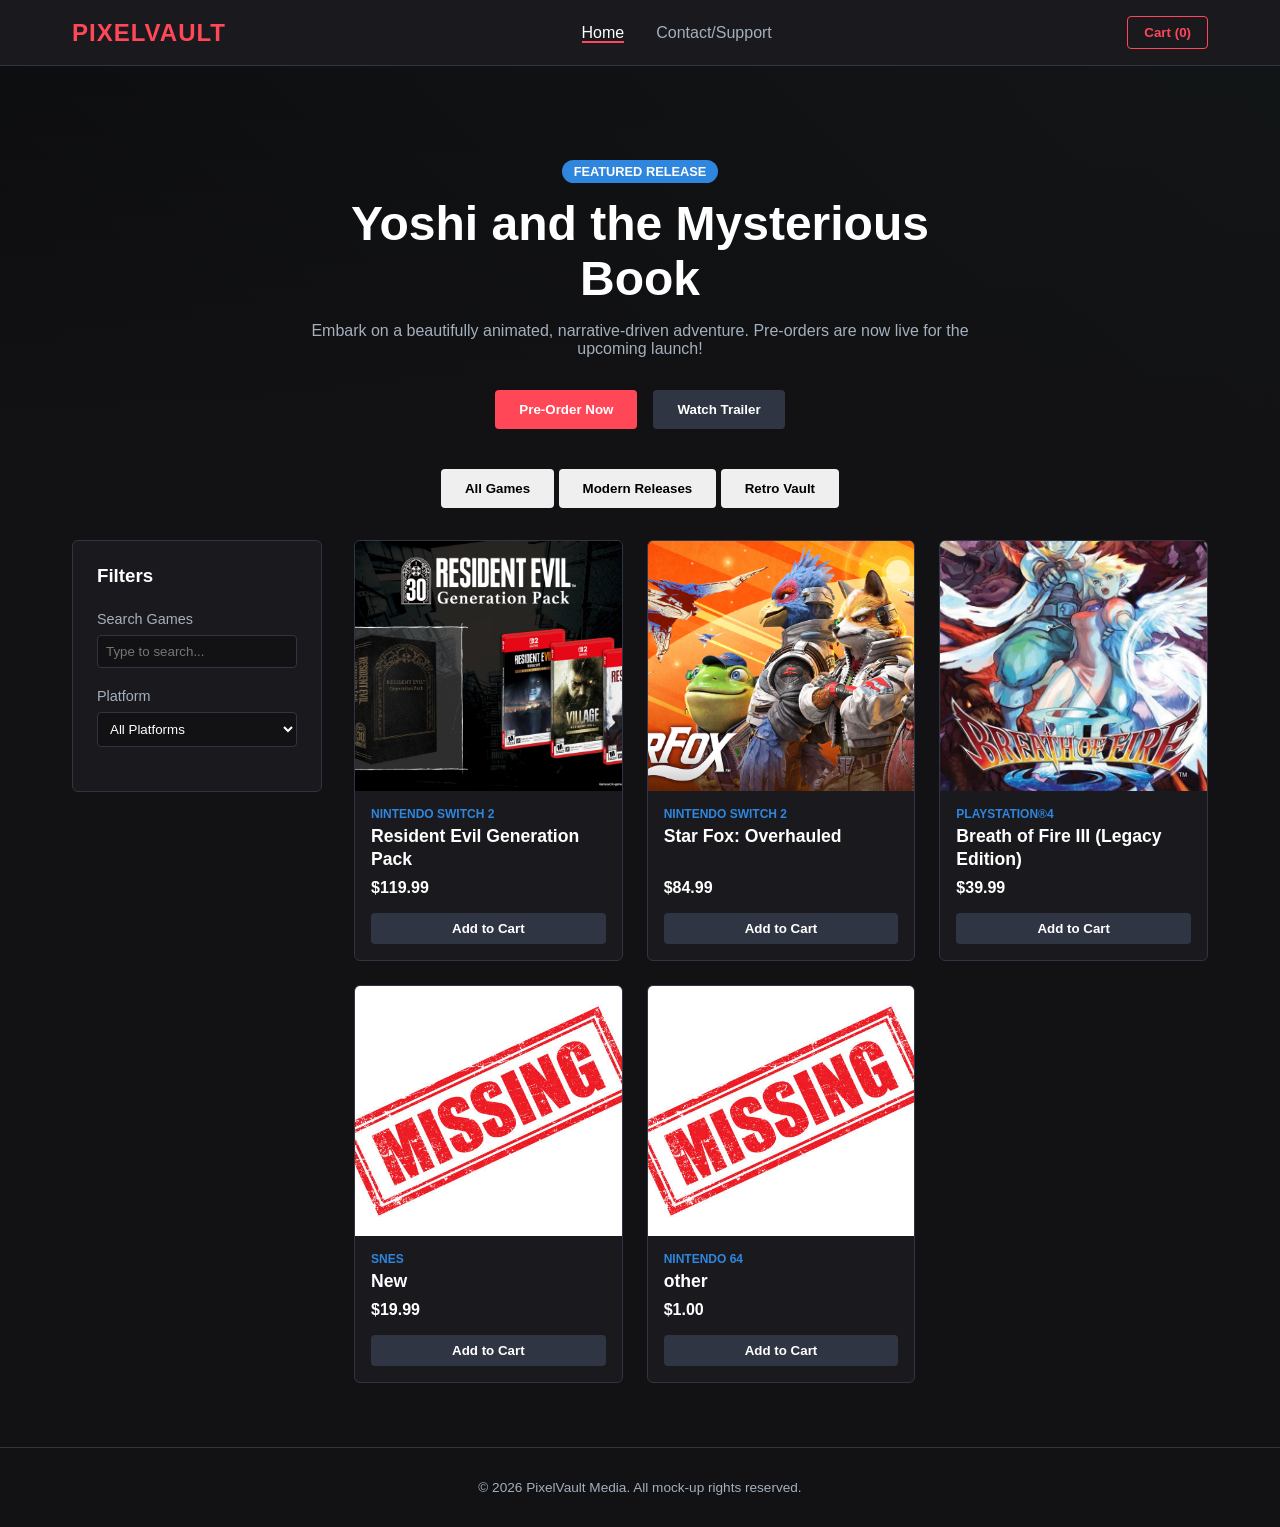
==== index.html @ 6b301d00 "First Commit: Initial project structure" ====
<!DOCTYPE html>
<html lang="en">

<head>
    <meta charset="UTF-8">
    <meta name="viewport" content="width=device-width, initial-scale=1.0">
    <title>PixelVault | Retro & Modern Game Store</title>
    <link rel="stylesheet" href="css/global.css" />
    <link rel="stylesheet" href="css/index_catalog.css" />
</head>

<body>

    <!-- Navigation Bar -->
    <header class="navbar">
        <div class="nav-container">
            <a href="#" class="brand-logo" id="nav-logo">PixelVault</a>
            <nav>
                <ul class="nav-links">
                    <li><a href="#" id="link-home" class="active">Home</a></li>
                    <li><a href="#" id="link-retro">Contact/Support</a></li>
                </ul>
            </nav>
            <div class="nav-actions">
                <a href="cart.html">
                    <button class="cart-btn" id="cart-trigger" data-testid="navbar-cart">
                        Cart (<span id="cart-count">0</span>)
                    </button>
                </a>
            </div>
        </div>
    </header>

    <!-- Hero Showcase Section -->
    <section class="hero-banner" id="featured-hero">
        <div class="hero-content">
            <span class="badge">Featured Release</span>
            <h1>Yoshi and the Mysterious Book</h1>
            <p>Embark on a beautifully animated, narrative-driven adventure. Pre-orders are now live for the upcoming
                launch!</p>
            <div class="hero-buttons">
                <button class="btn-primary" id="hero-preorder" data-testid="hero-cta-button">Pre-Order Now</button>
                <button class="btn-secondary" id="hero-trailer">Watch Trailer</button>
            </div>
        </div>
    </section>

    <!-- New Toggle Filter UI Bar -->
    <section class="catalog-filter-bar">
        <div class="filter-toggle-container">
            <button class="filter-toggle-btn active" data-filter="all">All Games</button>
            <button class="filter-toggle-btn" data-filter="modern">Modern Releases</button>
            <button class="filter-toggle-btn" data-filter="retro">Retro Vault</button>
        </div>
    </section>

    <!-- Main Content Area -->
    <main class="store-container">

        <!-- Filter/Search Sidebar (Great for Testing Interactivity) -->
        <aside class="sidebar" id="store-sidebar">
            <h3>Filters</h3>
            <div class="filter-group">
                <label for="search-input">Search Games</label>
                <input type="text" id="search-input" placeholder="Type to search..." data-testid="search-bar">
            </div>
            <div class="filter-group">
                <label for="platform-select">Platform</label>
                <select id="platform-select" data-testid="platform-dropdown">
                    <option value="all">All Platforms</option>
                    <option value="switch2">Next-Gen Switch</option>
                    <option value="ps5">PlayStation 5</option>
                    <option value="retro">Retro (PS3/Wii U/3DS)</option>
                </select>
            </div>
        </aside>

        <!-- Product Grid -->
        <section class="products-grid" id="catalog-grid">
        </section>
    </main>

    <footer>
        <p>&copy; 2026 PixelVault Media. All mock-up rights reserved.</p>
    </footer>

    <!-- SCRIPTS -->
    <script src="js/index_catalog.js" type="module" defer></script>
</body>

</html>
---- css/global.css ----
/* ==========================================================================
   Core Reset, Variables & Base Styles
   ========================================================================== */
* {
    margin: 0;
    padding: 0;
    box-sizing: border-box;
    font-family: 'Segoe UI', Tahoma, Geneva, Verdana, sans-serif;
}

:root {
    --bg-dark: #121214;
    --bg-surface: #1a1a1e;
    --bg-surface-hover: #26262b;
    --primary-color: #ff4757;
    --accent-blue: #2e86de;
    --text-main: #ffffff;
    --text-muted: #a4b0be;
    --border-color: #2f3542;
}

body {
    background-color: var(--bg-dark);
    color: var(--text-main);
}

/* ==========================================================================
   Global Layout Elements (Header Navigation & Footer)
   ========================================================================== */
.navbar {
    background-color: var(--bg-surface);
    border-bottom: 1px solid var(--border-color);
    position: sticky;
    top: 0;
    z-index: 100;
}

.nav-container {
    max-width: 1200px;
    margin: 0 auto;
    display: flex;
    justify-content: space-between;
    align-items: center;
    padding: 1rem 2rem;
}

.brand-logo {
    font-size: 1.5rem;
    font-weight: bold;
    color: var(--primary-color);
    text-decoration: none;
    text-transform: uppercase;
    letter-spacing: 1px;
}

.nav-links {
    display: flex;
    list-style: none;
    gap: 2rem;
}

.nav-links a {
    color: var(--text-muted);
    text-decoration: none;
    transition: color 0.2s;
}

.nav-links a:hover,
.nav-links a.active {
    color: var(--text-main);
    border-bottom: 2px solid var(--primary-color);
}

.cart-btn {
    background: transparent;
    border: 1px solid var(--primary-color);
    color: var(--primary-color);
    padding: 0.5rem 1rem;
    border-radius: 4px;
    cursor: pointer;
    font-weight: bold;
    transition: all 0.2s;
}

.cart-btn:hover {
    background-color: var(--primary-color);
    color: var(--text-main);
}

footer {
    text-align: center;
    padding: 2rem;
    color: var(--text-muted);
    font-size: 0.85rem;
    border-top: 1px solid var(--border-color);
    margin-top: 4rem;
}

/* ==========================================================================
   Shared Component Atoms (Global Buttons & Badges)
   ========================================================================== */
button {
    padding: 0.75rem 1.5rem;
    border: none;
    border-radius: 4px;
    font-weight: bold;
    cursor: pointer;
    transition: opacity 0.2s;
}

button:hover {
    opacity: 0.9;
}

.btn-primary {
    background-color: var(--primary-color);
    color: white;
}

.btn-secondary {
    background-color: var(--border-color);
    color: white;
}

.badge {
    background-color: var(--accent-blue);
    padding: 0.25rem 0.75rem;
    border-radius: 20px;
    font-size: 0.8rem;
    font-weight: bold;
    text-transform: uppercase;
}

/* Global Responsive Base */
@media (max-width: 768px) {
    .nav-links {
        display: none;
    }
}
---- css/index_catalog.css ----
/* ==========================================================================
   Hero Banner Area
   ========================================================================== */
.hero-banner {
    background: linear-gradient(rgba(0, 0, 0, 0.6), var(--bg-dark)), linear-gradient(45deg, #1e1e24, #2d3436);
    padding: 6rem 2rem 2rem 2rem;
    display: flex;
    justify-content: center;
    text-align: center;
}

.hero-content {
    max-width: 700px;
}

.hero-content h1 {
    font-size: 3rem;
    margin: 1rem 0;
    color: var(--text-main);
}

.hero-content p {
    color: var(--text-muted);
    margin-bottom: 2rem;
}

.hero-buttons {
    display: flex;
    gap: 1rem;
    justify-content: center;
}

/* ==========================================================================
   Main Store Catalog Layout
   ========================================================================== */
.catalog-filter-bar {
    max-width: 1200px;
    margin: 0.5rem auto 0 auto;
    padding: 0 2rem;
    display: flex;
    justify-content: center;
}

.store-container {
    max-width: 1200px;
    margin: 2rem auto;
    display: grid;
    grid-template-columns: 250px 1fr;
    gap: 2rem;
    padding: 0 2rem;
}

/* Sidebar Filtering Panel */
.sidebar {
    background-color: var(--bg-surface);
    padding: 1.5rem;
    border-radius: 6px;
    height: fit-content;
    border: 1px solid var(--border-color);
}

.sidebar h3 {
    margin-bottom: 1.5rem;
}

.filter-group {
    margin-bottom: 1.25rem;
}

.filter-group label {
    display: block;
    margin-bottom: 0.5rem;
    color: var(--text-muted);
    font-size: 0.9rem;
}

.filter-group input,
.filter-group select {
    width: 100%;
    padding: 0.5rem;
    background-color: var(--bg-dark);
    border: 1px solid var(--border-color);
    color: white;
    border-radius: 4px;
}

/* ==========================================================================
   Products Display Matrix
   ========================================================================== */
.products-grid {
    display: grid;
    grid-template-columns: repeat(auto-fill, minmax(220px, 1fr));
    gap: 1.5rem;
}

/* ==========================================================================
   Game Card Components
   ========================================================================== */
.game-card {
    background-color: var(--bg-surface);
    border-radius: 6px;
    overflow: hidden;
    border: 1px solid var(--border-color);
    display: flex;
    flex-direction: column;
    transition: transform 0.2s, background-color 0.2s;
}

.game-card:hover {
    transform: translateY(-4px);
    background-color: var(--bg-surface-hover);
}

/* Image Fit Boundary Rules */
.card-image-container {
    width: 100%;
    height: 250px;
    overflow: hidden;
    background-color: #1a1a1a;
}

.game-cover-img {
    width: 100%;
    height: 100%;
    object-fit: cover;
    object-position: center;
}

/* Fallback/Legacy image box handling */
.card-image-placeholder {
    height: 180px;
    background-color: #2d3436;
    display: flex;
    align-items: center;
    justify-content: center;
    color: var(--text-muted);
    font-weight: bold;
    text-transform: uppercase;
    font-size: 0.9rem;
}

/* Item details styling */
.card-details {
    padding: 1rem;
    display: flex;
    flex-direction: column;
    flex-grow: 1;
}

.card-platform-tag {
    font-size: 0.75rem;
    color: var(--accent-blue);
    text-transform: uppercase;
    font-weight: bold;
    margin-bottom: 0.25rem;
}

.game-title {
    font-size: 1.1rem;
    margin-bottom: 0.5rem;
    line-height: 1.3;
}

.game-price {
    font-weight: bold;
    color: var(--text-main);
    margin-top: auto;
    margin-bottom: 1rem;
}

.btn-add-cart {
    width: 100%;
    background-color: var(--border-color);
    color: white;
    padding: 0.5rem;
    border-radius: 4px;
}

.btn-add-cart:hover {
    background-color: var(--primary-color);
}

/* Catalog Grid Responsiveness Layout Adjustments */
@media (max-width: 768px) {
    .store-container {
        grid-template-columns: 1fr;
    }
}
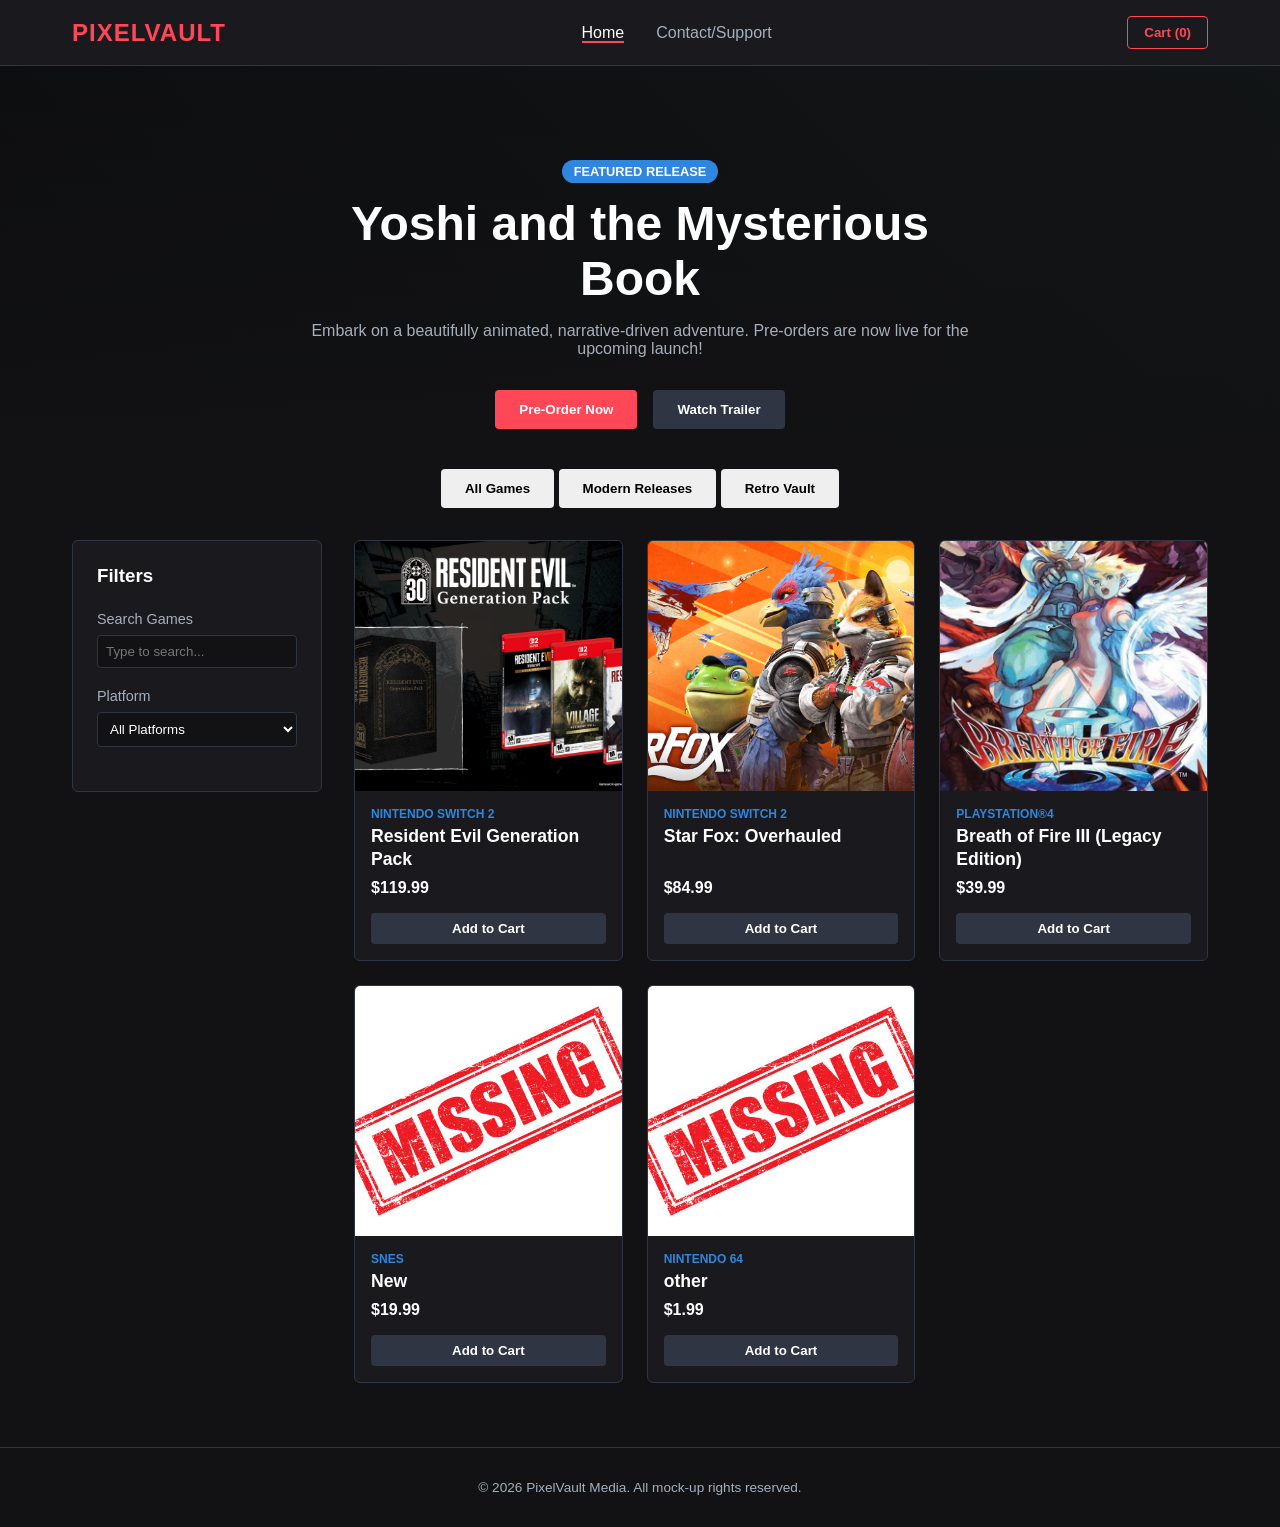
==== commit a731e50f: "Second Commit: 2026-06-03" ====
--- a/index.html
+++ b/index.html
@@ -76,7 +76,7 @@
         </aside>
 
         <!-- Product Grid -->
-        <section class="products-grid" id="catalog-grid">
+        <section id="catalog-grid" class="catalog-grid">
         </section>
     </main>
 
@@ -85,7 +85,7 @@
     </footer>
 
     <!-- SCRIPTS -->
-    <script src="js/index_catalog.js" type="module" defer></script>
+    <script type="module" src="js/index_entry.js"></script>
 </body>
 
 </html>
--- a/css/index_catalog.css
+++ b/css/index_catalog.css
@@ -87,7 +87,7 @@
 /* ==========================================================================
    Products Display Matrix
    ========================================================================== */
-.products-grid {
+.catalog-grid {
     display: grid;
     grid-template-columns: repeat(auto-fill, minmax(220px, 1fr));
     gap: 1.5rem;
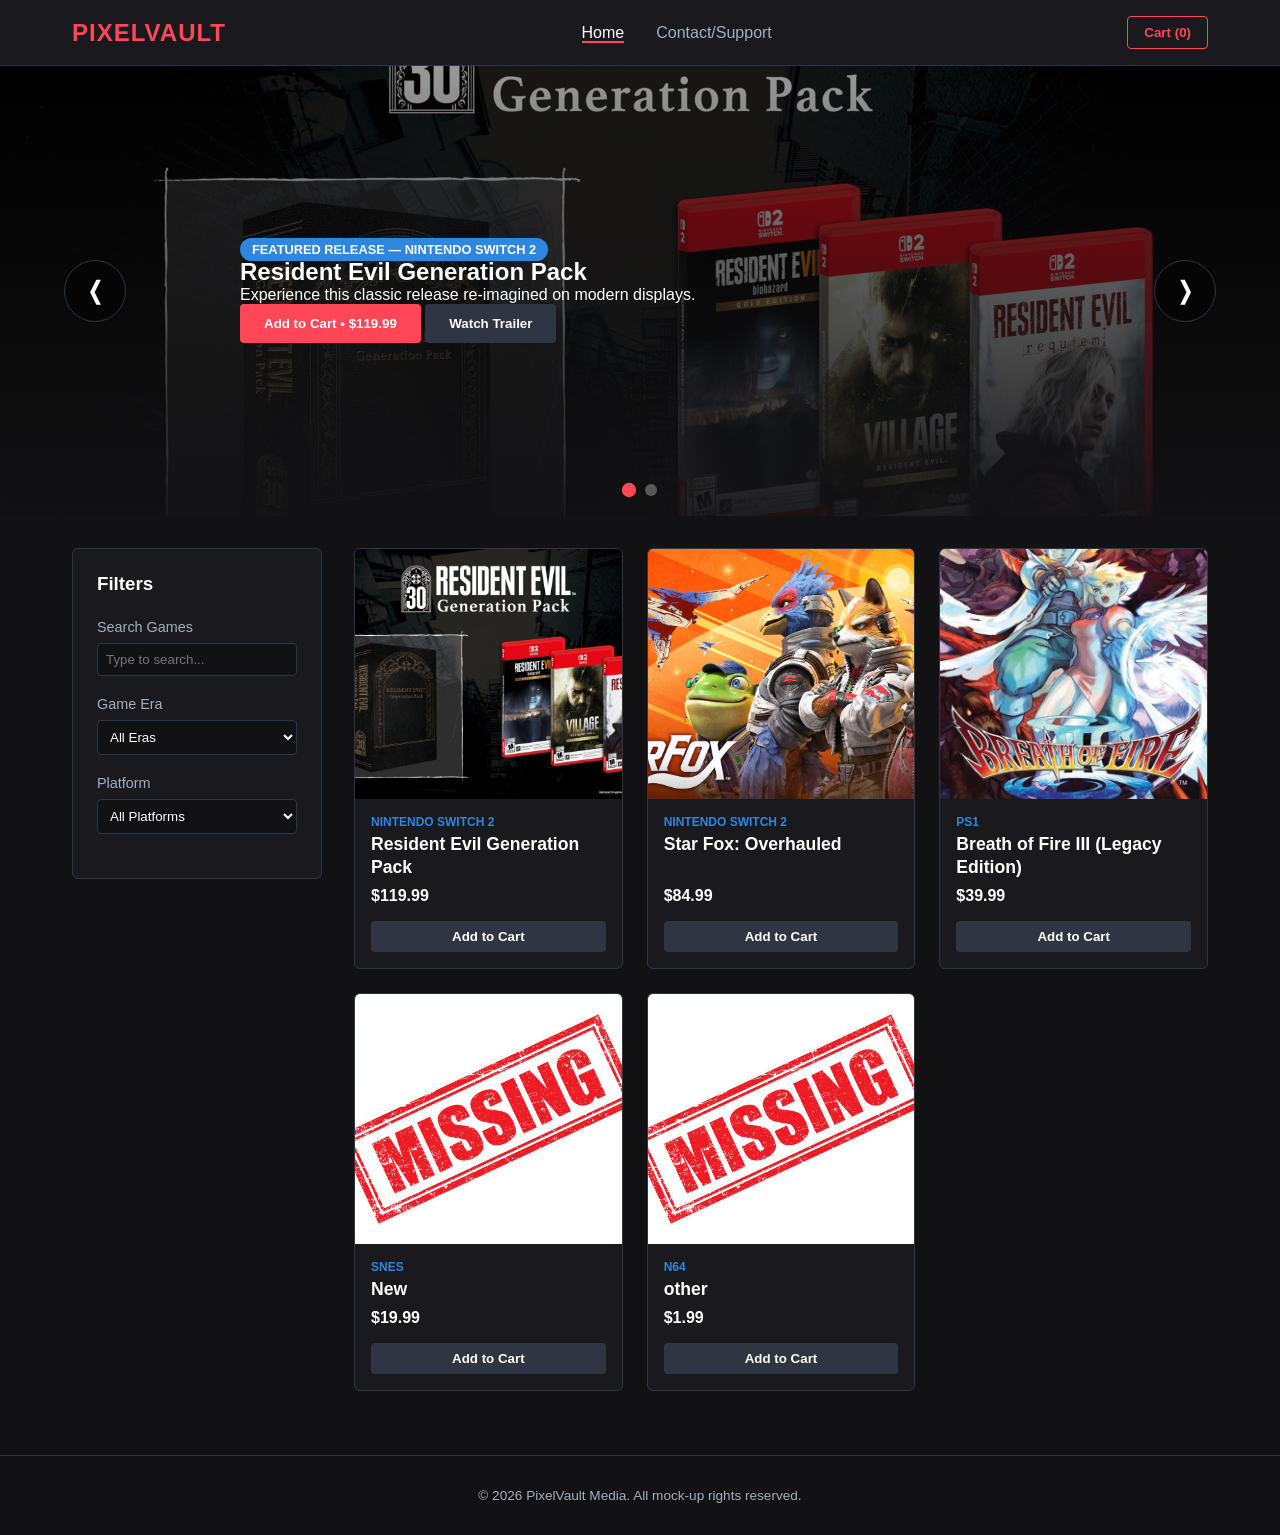
==== commit 9fabdaa1: "Filter, platforms, featured release, cart details Filter system: - The filter now has "Era" and "Pla" ====
--- a/index.html
+++ b/index.html
@@ -32,26 +32,7 @@
     </header>
 
     <!-- Hero Showcase Section -->
-    <section class="hero-banner" id="featured-hero">
-        <div class="hero-content">
-            <span class="badge">Featured Release</span>
-            <h1>Yoshi and the Mysterious Book</h1>
-            <p>Embark on a beautifully animated, narrative-driven adventure. Pre-orders are now live for the upcoming
-                launch!</p>
-            <div class="hero-buttons">
-                <button class="btn-primary" id="hero-preorder" data-testid="hero-cta-button">Pre-Order Now</button>
-                <button class="btn-secondary" id="hero-trailer">Watch Trailer</button>
-            </div>
-        </div>
-    </section>
-
-    <!-- New Toggle Filter UI Bar -->
-    <section class="catalog-filter-bar">
-        <div class="filter-toggle-container">
-            <button class="filter-toggle-btn active" data-filter="all">All Games</button>
-            <button class="filter-toggle-btn" data-filter="modern">Modern Releases</button>
-            <button class="filter-toggle-btn" data-filter="retro">Retro Vault</button>
-        </div>
+    <section class="hero-banner" id="featured-hero" data-testid="hero-carousel">
     </section>
 
     <!-- Main Content Area -->
@@ -60,17 +41,24 @@
         <!-- Filter/Search Sidebar (Great for Testing Interactivity) -->
         <aside class="sidebar" id="store-sidebar">
             <h3>Filters</h3>
+
             <div class="filter-group">
                 <label for="search-input">Search Games</label>
                 <input type="text" id="search-input" placeholder="Type to search..." data-testid="search-bar">
             </div>
+
+            <div class="filter-group">
+                <label for="era-select">Game Era</label>
+                <select id="era-select" data-testid="era-dropdown">
+                    <option value="all">All Eras</option>
+                    <option value="modern">Modern Releases</option>
+                    <option value="retro">Retro Vault</option>
+                </select>
+            </div>
+
             <div class="filter-group">
                 <label for="platform-select">Platform</label>
                 <select id="platform-select" data-testid="platform-dropdown">
-                    <option value="all">All Platforms</option>
-                    <option value="switch2">Next-Gen Switch</option>
-                    <option value="ps5">PlayStation 5</option>
-                    <option value="retro">Retro (PS3/Wii U/3DS)</option>
                 </select>
             </div>
         </aside>
--- a/css/index_catalog.css
+++ b/css/index_catalog.css
@@ -1,33 +1,76 @@
 /* ==========================================================================
    Hero Banner Area
    ========================================================================== */
+/* Styling for the interactive hero banner element */
 .hero-banner {
-    background: linear-gradient(rgba(0, 0, 0, 0.6), var(--bg-dark)), linear-gradient(45deg, #1e1e24, #2d3436);
-    padding: 6rem 2rem 2rem 2rem;
-    display: flex;
-    justify-content: center;
-    text-align: center;
-}
-
-.hero-content {
-    max-width: 700px;
-}
-
-.hero-content h1 {
-    font-size: 3rem;
-    margin: 1rem 0;
+    position: relative;
+    display: flex;
+    align-items: center;
+    justify-content: space-between;
+    min-height: 450px;
+    background-size: cover;
+    background-position: center;
+    transition: background-image 0.5s ease-in-out;
+    /* Smooth fade transistion between slides */
+    padding: 2rem 4rem;
+}
+
+.hero-banner.hidden {
+    display: none !important;
+    min-height: 0 !important;
+    padding: 0 !important;
+    margin: 0 !important;
+}
+
+.hero-content-wrapper {
+    flex-grow: 1;
+    max-width: 800px;
+    margin: 0 auto;
+}
+
+/* Slick transparent navigation arrow mechanics */
+.carousel-arrow {
+    background: rgba(0, 0, 0, 0.4);
     color: var(--text-main);
-}
-
-.hero-content p {
-    color: var(--text-muted);
-    margin-bottom: 2rem;
-}
-
-.hero-buttons {
-    display: flex;
-    gap: 1rem;
-    justify-content: center;
+    border: 1px solid var(--border-color);
+    font-size: 1.5rem;
+    padding: 1rem 1.25rem;
+    border-radius: 50%;
+    cursor: pointer;
+    z-index: 10;
+    transition: all 0.2s ease;
+}
+
+.carousel-arrow:hover {
+    background: var(--primary-color);
+    border-color: var(--primary-color);
+}
+
+/* Dots track position indicators layout */
+.carousel-dots {
+    position: absolute;
+    bottom: 20px;
+    left: 50%;
+    transform: translateX(-50%);
+    display: flex;
+    gap: 10px;
+    z-index: 10;
+}
+
+.carousel-dot {
+    width: 12px;
+    height: 12px;
+    border-radius: 50%;
+    background: rgba(255, 255, 255, 0.3);
+    border: none;
+    padding: 0;
+    cursor: pointer;
+    transition: all 0.2s;
+}
+
+.carousel-dot.active {
+    background: var(--primary-color);
+    transform: scale(1.2);
 }
 
 /* ==========================================================================
